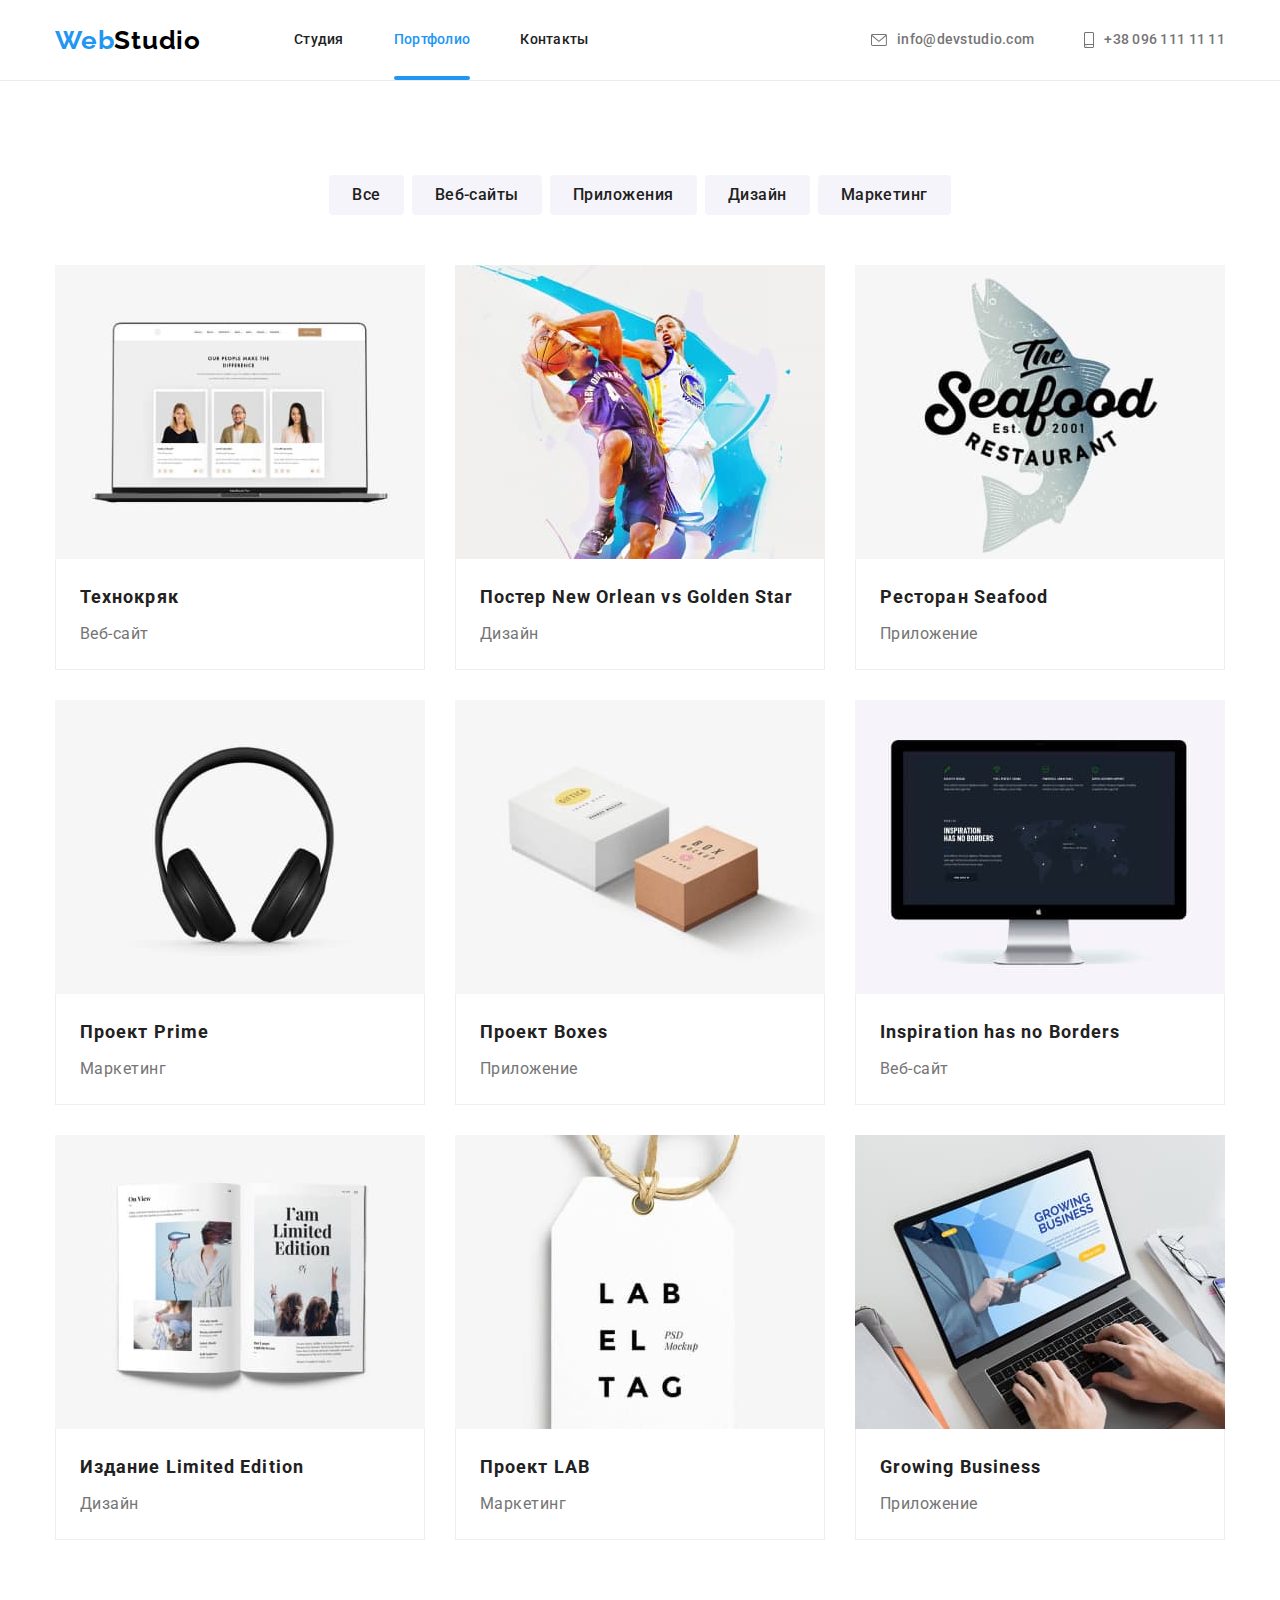
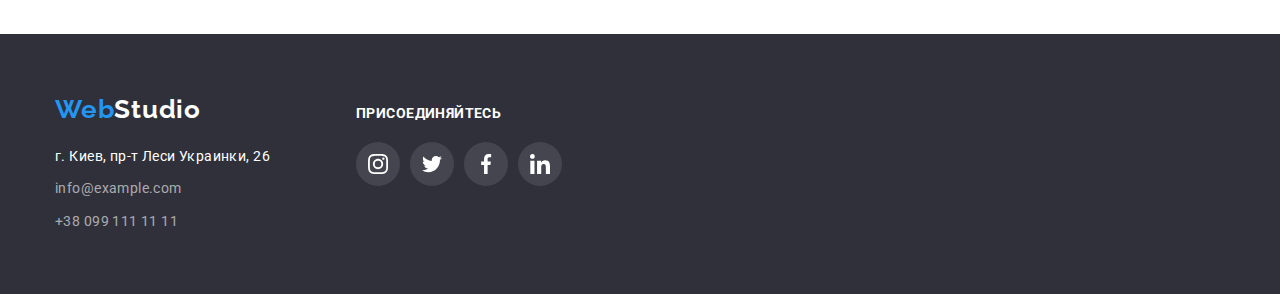
==== portfolio.html @ 32bd5a9e "Добавляет формы в модальном окне и в футере" ====
<!DOCTYPE html>
<html lang="ru">

<head>
    <meta charset="UTF-8">
    <meta http-equiv="X-UA-Compatible" content="IE=edge">
    <meta name="viewport" content="width=device-width, initial-scale=1.0">
    <title>WebStudio</title>
    <link
        href="https://fonts.googleapis.com/css2?family=Raleway:wght@700&family=Roboto:wght@400;500;700;900&display=swap"
        rel="stylesheet" />
    <link rel="stylesheet"
        href="https://cdnjs.cloudflare.com/ajax/libs/modern-normalize/1.1.0/modern-normalize.min.css" />
    <link rel="stylesheet" href="./css/styles.css" />
</head>

<body>
    <!--Шапка сайта-->
    <header class="page-header">
        <div class="container main-nav">
            <nav class="main-nav">
                <a href="" lang="en" class="logo-primary"> <span class="logo-part">Web</span>Studio</a>
                <ul class="site-nav list">
                    <li class="item"><a href="./index.html" class="link">Студия</a></li>
                    <li class="item"><a href="" class="link current">Портфолио</a></li>
                    <li class="item"><a href="" class="link">Контакты</a></li>
                </ul>
            </nav>
            <ul class="contacts list">
                <li class="item">
                    <a href="mailto:info@devstudio.com" class="contacts-primary">
                        <svg class="contact-icon" width="16" height="12">
                            <use href="./images/sprite.svg#icon-envelope"></use>
                        </svg>
                        info@devstudio.com
                    </a>
                </li>
                <li class="item">
                    <a href="tel:+380961111111" class="contacts-primary">
                        <svg class="contact-icon" width="10" height="16">
                            <use href="./images/sprite.svg#icon-smartphone"></use>
                        </svg>
                        +38 096 111 11 11
                    </a>
                </li>
            </ul>
        </div>
    </header>

    <!--Main-->
    <main>
        <!--Проекты-->
        <section class="section">
            <div class="container">
                <h1 class="projects-title visually-hidden">Projects</h1>
                <ul class="button-list list">
                    <li class="item">
                        <button type="button" class="button secondary">Все</button>
                    </li>
                    <li class="item">
                        <button type="button" class="button secondary web-site">Веб-сайты</button>
                    </li>
                    <li class="item">
                        <button type="button" class="button secondary">Приложения</button>
                    </li>
                    <li class="item">
                        <button type="button" class="button secondary">Дизайн</button>
                    </li>
                    <li class="item">
                        <button type="button" class="button secondary">Маркетинг</button>
                    </li>
                </ul>
                <ul class="name-list list">
                    <li class="item">
                        <a href="" class="projects-link">
                            <div class="name-images">
                                <img class="projects-image" src="./images/img1.jpg" width="370" height="294"
                                    alt="Фото двух женщин и одного мужчины">
                                <div class="name-description">
                                    <p class="project-description">Технокряк это современная площадка распространения
                                        коронавируса. Компании используют
                                        эту платформу для цифрового
                                        шпионажа и атак на защищённые сервера конкурентов.</p>
                                </div>
                            </div>
                            <div class="name-padding">
                                <h2 class="name-of-projects">Технокряк</h2>
                                <p class="direction-of-projects">Веб-сайт</p>
                            </div>
                        </a>
                    </li>
                    <li class="item">
                        <a href="" class="projects-link">
                            <div class="name-images">
                                <img class="projects-image" src="./images/img2.jpg" width="370" height="294"
                                    alt="Два баскетболиста с мячом">
                                <p class="project-description">Технокряк это современная площадка распространения
                                    коронавируса. Компании используют
                                    эту платформу для цифрового
                                    шпионажа и атак на защищённые сервера конкурентов.</p>
                            </div>
                            <div class="name-padding">
                                <h2 class="name-of-projects">Постер <span lang="en">New Orlean vs Golden Star</span>
                                </h2>
                                <p class="direction-of-projects">Дизайн</p>
                            </div>
                        </a>
                    </li>
                    <li class="item">
                        <a href="" class="projects-link">
                            <div class="name-images">
                                <img class="projects-image" src="./images/img3.jpg" width="370" height="294"
                                    alt="Логотип ресторана">
                                <p class="project-description">Технокряк это современная площадка распространения
                                    коронавируса. Компании используют
                                    эту платформу для цифрового
                                    шпионажа и атак на защищённые сервера конкурентов.</p>
                            </div>
                            <div class="name-padding">
                                <h2 class="name-of-projects">Ресторан <span lang="en">Seafood</span></h2>
                                <p class="direction-of-projects">Приложение</p>
                            </div>
                        </a>
                    </li>
                    <li class="item">
                        <a href="" class="projects-link">
                            <div class="name-images">
                                <img class="projects-image" src="./images/img4.jpg" width="370" height="294"
                                    alt="Черные наушники">
                                <p class="project-description">Технокряк это современная площадка распространения
                                    коронавируса. Компании используют
                                    эту платформу для цифрового
                                    шпионажа и атак на защищённые сервера конкурентов.</p>
                            </div>
                            <div class="name-padding">
                                <h2 class="name-of-projects">Проект <span lang="en">Prime</span></h2>
                                <p class="direction-of-projects">Маркетинг</p>
                            </div>
                        </a>
                    </li>
                    <li class="item">
                        <a href="" class="projects-link">
                            <div class="name-images">
                                <img class="projects-image" src="./images/img5.jpg" width="370" height="294"
                                    alt="Белая и бежевая коробочки">
                                <p class="project-description">Технокряк это современная площадка распространения
                                    коронавируса. Компании используют
                                    эту платформу для цифрового
                                    шпионажа и атак на защищённые сервера конкурентов.</p>
                            </div>
                            <div class="name-padding">
                                <h2 class="name-of-projects">Проект <span>Boxes</span></h2>
                                <p class="direction-of-projects">Приложение</p>
                            </div>
                        </a>
                    </li>
                    <li class="item">
                        <a href="" class="projects-link">
                            <div class="name-images">
                                <img class="projects-image" src="./images/img6.jpg" width="370" height="294"
                                    alt="Монитор компьютера">
                                <p class="project-description">Технокряк это современная площадка распространения
                                    коронавируса. Компании используют
                                    эту платформу для цифрового
                                    шпионажа и атак на защищённые сервера конкурентов.</p>
                            </div>
                            <div class="name-padding">
                                <h2 class="name-of-projects"> <span lang="en">Inspiration has no Borders</span> </h2>
                                <p class="direction-of-projects">Веб-сайт</p>
                            </div>
                        </a>
                    </li>
                    <li class="item">
                        <a href="" class="projects-link">
                            <div class="name-images">
                                <img class="projects-image" src="./images/img7.jpg" width="370" height="294"
                                    alt="Раскрытая книга">
                                <p class="project-description">Технокряк это современная площадка распространения
                                    коронавируса. Компании используют
                                    эту платформу для цифрового
                                    шпионажа и атак на защищённые сервера конкурентов.</p>
                            </div>
                            <div class="name-padding">
                                <h2 class="name-of-projects">Издание <span lang="en">Limited Edition</span></h2>
                                <p class="direction-of-projects">Дизайн</p>
                            </div>
                        </a>
                    </li>
                    <li class="item">
                        <a href="" class="projects-link">
                            <div class="name-images">
                                <img class="projects-image" src="./images/img8.jpg" width="370" height="294"
                                    alt="Брелок">
                                <p class="project-description">Технокряк это современная площадка распространения
                                    коронавируса. Компании используют
                                    эту платформу для цифрового
                                    шпионажа и атак на защищённые сервера конкурентов.</p>
                            </div>
                            <div class="name-padding">
                                <h2 class="name-of-projects">Проект <span lang="en">LAB</span></h2>
                                <p class="direction-of-projects">Маркетинг</p>
                            </div>
                        </a>
                    </li>
                    <li class="item">
                        <a href="" class="projects-link">
                            <div class="name-images">
                                <img class="projects-image" src="./images/img9.jpg" width="370" height="294"
                                    alt="Ноутбук">
                                <p class="project-description">Технокряк это современная площадка распространения
                                    коронавируса. Компании используют
                                    эту платформу для цифрового
                                    шпионажа и атак на защищённые сервера конкурентов.</p>
                            </div>
                            <div class="name-padding">
                                <h2 class="name-of-projects"> <span lang="en">Growing Business</span></h2>
                                <p class="direction-of-projects">Приложение</p>
                            </div>
                        </a>
                    </li>
                </ul>
            </div>
        </section>
    </main>

    <!--footer-->
    <footer>
        <div class="container footer-block">
            <div class="footer-block-one">
                <a href="" lang="en" class="logo-secondary"><span class="logo-part">Web</span>Studio</a>
                <address class="address">
                    г. Киев, пр-т Леси Украинки, 26
                    <ul class="footer-contacts list">
                        <li class="item"><a href="mailto:info@example.com"
                                class="contacts-secondary">info@example.com</a>
                        </li>
                        <li class="item-item"><a href="tel:+380991111111" class="contacts-secondary">+38 099 111 11
                                11</a>
                        </li>
                    </ul>
                </address>
            </div>
            <div class="footer-block-two">
                <p class="footer-network-call">присоединяйтесь</p>
                <ul class="footer-network-list list">
                    <li class="item">
                        <a href="" class="footer-network-link">
                            <svg class="footer-network-icon" width="20" height="20">
                                <use href="./images/sprite.svg#icon-instagram"></use>
                            </svg>
                        </a>
                    </li>
                    <li class="item">
                        <a href="" class="footer-network-link">
                            <svg class="footer-network-icon" width="20" height="20">
                                <use href="./images/sprite.svg#icon-twitter"></use>
                            </svg>
                        </a>
                    </li>
                    <li class="item">
                        <a href="" class="footer-network-link">
                            <svg class="footer-network-icon" width="20" height="20">
                                <use href="./images/sprite.svg#icon-facebook"></use>
                            </svg>
                        </a>
                    </li>
                    <li class="item">
                        <a href="" class="footer-network-link">
                            <svg class="footer-network-icon" width="20" height="20">
                                <use href="./images/sprite.svg#icon-linkedin"></use>
                            </svg>
                        </a>
                    </li>
                </ul>
            </div>

        </div>
    </footer>
</body>

</html>
---- css/styles.css ----
/*шрифт лого font-family: Raleway 700;*/
/* основной шрифт font-family: Roboto 400,500,700,900,;*/
:root {
  --logo-color: #000000;
  --accent-color: #2196f3;
  --title-text-color: #212121;
  --primary-text-color: #757575;
  --primary-white-color: #ffffff;
  --contacts-color: rgba(255, 255, 255, 0.6);
  --primary-background-color: #2f303a;
  --secondary-background-color: #f5f4fa;
  --accent-hero-color: #188ce8;
  --border-color: #ececec;
  --secondary-border-color: #eeeeee;
  --icon-color: #afb1b8;
  --icon-footer-color: rgba(255, 255, 255, 0.1);
  --performance-title-background-color: rgba(47, 48, 58, 0.8);
  --timing-function: cubic-bezier(0.4, 0, 0.2, 1);
  --name-description-background-color: rgba(33, 150, 243, 0.9);
  --overlay-background-color: rgba(0, 0, 0, 0.2);
  --close-color: rgba(0, 0, 0, 0.1);
  --modal-border-color: rgba(33, 33, 33, 0.2);
  --placeholder-color: rgba(117, 117, 117, 0.5);
}
.visually-hidden {
  position: absolute;
  width: 1px;
  height: 1px;
  margin: -1px;
  border: 0;
  padding: 0;

  white-space: nowrap;
  clip-path: inset(100%);
  clip: rect(0 0 0 0);
  overflow: hidden;
}
body {
  background-color: var(--primary-white-color);
  color: var(--primary-text-color);
  font-family: Roboto, sans-serif;
}
a {
  text-decoration: none;
}

h1,
h2,
h3,
ul,
p {
  margin-top: 0;
  margin-bottom: 0;
}
/*container*/

.container {
  margin-left: auto;
  margin-right: auto;
  width: 1200px;
  padding-left: 15px;
  padding-right: 15px;
}
.list {
  list-style: none;
  margin: 0;
  padding: 0;
}
.page-header {
  border-bottom: 1px solid var(--border-color);
}
.logo-primary {
  color: var(--logo-color);

  font-family: Raleway, sans-serif;
  font-weight: 700;
  font-size: 26px;
  line-height: 1.19;
  letter-spacing: 0.03em;
}
.logo-part {
  color: var(--accent-color);
}
.main-nav {
  display: flex;
  align-items: center;
}

/* Site nav */
.site-nav {
  display: flex;
  margin-left: 93px;
}

.site-nav .item:not(:last-child) {
  margin-right: 50px;
}
.site-nav .link {
  display: block;

  position: relative;

  padding-top: 32px;
  padding-bottom: 32px;
  color: var(--title-text-color);

  font-weight: 500;
  font-size: 14px;
  line-height: 1.14;
  letter-spacing: 0.02em;

  transition: color 250ms var(--timing-function);
}
.site-nav .link:hover,
.site-nav .link:focus {
  color: var(--accent-color);
}
.site-nav .link.current {
  color: var(--accent-color);
}
.site-nav .link:after {
  position: absolute;
  left: 0;
  bottom: 0;
  content: "";
  display: block;
  width: 100%;
  height: 4px;

  background-color: var(--accent-color);
  border-radius: 2px;

  opacity: 0;
}
.site-nav .link.current:after {
  opacity: 1;
}

/*contacts*/
.contacts {
  display: flex;
  margin-left: auto;
}
.contacts .item + .item {
  margin-left: 50px;
}
.contacts .contacts-primary {
  display: flex;
  color: var(--primary-text-color);

  font-weight: 500;
  font-size: 14px;
  line-height: 1.14;
  letter-spacing: 0.02em;
  align-items: center;

  transition: color 250ms var(--timing-function);
}

.contacts .contacts-primary:hover,
.contacts .contacts-primary:focus {
  color: var(--accent-color);
}
.contact-icon {
  margin-right: 10px;
  fill: currentColor;
}

/* Hero */
.hero {
  background-color: var(--primary-background-color);
  text-align: center;
  padding-top: 200px;
  padding-bottom: 200px;
  margin-left: auto;
  margin-right: auto;
  background-image: linear-gradient(
      rgba(47, 48, 58, 0.4),
      rgba(47, 48, 58, 0.4)
    ),
    url(../images/hero.jpg);
  max-width: 1600px;
  background-position: center;
  background-repeat: no-repeat;
}

.hero-title {
  max-width: 696px;
  margin-top: 0;
  margin-bottom: 30px;
  margin-left: auto;
  margin-right: auto;

  color: var(--primary-white-color);

  font-weight: 900;
  font-size: 44px;
  line-height: 1.36;
  text-align: center;
  letter-spacing: 0.06em;
  text-transform: uppercase;
}
.button {
  display: inline-block;
  border: 1px solid transparent;
  border-radius: 4px;
  font-family: Roboto, sans-serif;
  cursor: pointer;
  text-decoration: none;
  text-align: center;
}
.button.primary {
  background-color: var(--accent-color);
  color: var(--primary-white-color);

  min-width: 200px;

  padding: 10px 32px;
  font-weight: 700;
  font-size: 16px;
  line-height: 1.87;
  letter-spacing: 0.06em;

  transition: background-color 250ms var(--timing-function);
}
.button.primary:hover,
.button.primary:focus {
  background-color: var(--accent-hero-color);
}

/*Модальное окно*/
.backdrop {
  position: fixed;
  top: 0;
  left: 0;
  width: 100%;
  height: 100%;
  background-color: var(--close-color);
  opacity: 1;
  transition: opacity 250ms var(--timing-function);
  z-index: 20;
}
.backdrop.is-hidden {
  opacity: 0;
  pointer-events: none;
}
.backdrop.is-hidden .modal {
  transform: translate(-50%, -50%) scale(0.9);
}

.modal {
  position: absolute;
  top: 50%;
  left: 50%;
  transform: translate(-50%, -50%) scale(1);

  transition: transform 250ms var(--timing-function);

  width: 528px;
  height: 581px;
  padding: 40px;

  background-color: var(--primary-white-color);
  box-shadow: 0px 1px 3px rgba(0, 0, 0, 0.12), 0px 1px 1px rgba(0, 0, 0, 0.14),
    0px 2px 1px rgba(0, 0, 0, 0.2);
  border-radius: 4px;
}
.close {
  position: absolute;
  width: 30px;
  height: 30px;
  top: 8px;
  right: 8px;
  display: flex;
  justify-content: center;
  align-items: center;
  cursor: pointer;
  background-color: var(--primary-white-color);

  border: 1px solid var(--close-color);
  border-radius: 50%;
  transition: color 250ms var(--timing-function);
}
.close:hover {
  color: var(--accent-color);
}
.close-icon {
  fill: currentColor;
}
/*Форма*/
.modal-title {
  margin-bottom: 12px;

  color: var(--title-text-color);
  font-weight: 700;
  font-size: 20px;
  line-height: 1.15;
  text-align: center;
  letter-spacing: 0.03em;
}
.modal-form {
  width: 100%;
  height: 100%;
}
.modal-block {
  position: relative;
  display: flex;
  flex-direction: column;
  justify-content: start;

  margin-bottom: 10px;
}
.modal-block label {
  margin-bottom: 4px;
  text-align: start;
  font-weight: 400;
  font-size: 12px;
  line-height: 1.17;
  letter-spacing: 0.01em;
}
.modal-block input {
  margin: 0;
  padding: 11px 12px;
  border: 1px solid var(--modal-border-color);
  border-radius: 4px;
  padding-left: 42px;
  transition: border 250ms var(--timing-function);
}
.modal-icon {
  position: absolute;
  left: 12px;
  top: 50%;
  transition: fill 250ms var(--timing-function);
}
.modal-block input:focus {
  outline: none;
  border: 1px solid var(--accent-color);
}

.modal-block input:focus + .modal-icon {
  fill: var(--accent-color);
}
textarea {
  width: 448px;
  height: 120px;
  resize: none;
}
.modal-comment {
  display: flex;
  flex-direction: column;
  justify-content: start;
  margin-bottom: 20px;
}
.modal-comment label {
  margin-bottom: 4px;

  text-align: start;
  font-weight: 400;
  font-size: 12px;
  line-height: 1.17;
  letter-spacing: 0.01em;
}
.modal-comment textarea {
  padding: 12px 16px;
  border: 1px solid var(--modal-border-color);
  border-radius: 4px;
  transition: border 250ms var(--timing-function);
}
.modal-comment textarea:focus {
  outline: none;
  border: 1px solid var(--accent-color);
}
.modal-comment textarea::placeholder {
  font-weight: normal;
  font-size: 12px;
  line-height: 1.17;
  letter-spacing: 0.01em;

  color: var(--placeholder-color);
  outline: none;
}

.modal-consent {
  display: flex;
  justify-content: center;
  margin-bottom: 30px;
}
.checkbox {
  position: absolute;
  width: 1px;
  height: 1px;
  margin: -1px;
  border: 0;
  padding: 0;
}
.modal-consent label {
  display: flex;
  align-items: center;
  font-weight: 400;
  font-size: 14px;
  line-height: 1.71;
  letter-spacing: 0.03em;
}
.modal-consent-icon {
  display: inline-block;
  margin-right: 8px;
  width: 16px;
  height: 15px;
  border: 2px solid var(--title-text-color);

  border-radius: 2px;
  transition: border 250ms var(--timing-function),
    background-image 250ms var(--timing-function),
    background-color 250ms var(--timing-function);
}

.checkbox:checked + .modal-consent-icon {
  border: var(--accent-color);
  background-image: url(../images/icon-check.svg);
  background-color: var(--accent-color);
  background-repeat: no-repeat;
  background-position: center;
}

.modal-consent-link {
  display: block;
  margin-left: 5px;
  text-decoration: underline;
  color: var(--accent-color);
}
.button.fourth {
  min-width: 200px;
  padding: 10px 56px;

  color: var(--primary-white-color);
  background: var(--accent-color);

  font-weight: 700;
  font-size: 16px;
  line-height: 1.87;

  letter-spacing: 0.06em;
  box-shadow: 0px 4px 4px rgba(0, 0, 0, 0.15);
  border-radius: 4px;

  transition: background-color 250ms var(--timing-function);
}
.button.fourth:hover,
.button.fourth:focus {
  background-color: var(--accent-hero-color);
}
/*Преимущества*/
.title {
  color: var(--title-text-color);

  margin-bottom: 50px;

  font-weight: 700;
  font-size: 36px;
  line-height: 1.17;
  text-align: center;
  letter-spacing: 0.03em;
}

.section {
  padding-top: 94px;
  padding-bottom: 94px;
}
.advantage-list {
  display: flex;
}
.advantage-title {
  color: var(--title-text-color);

  margin-bottom: 10px;

  font-weight: 700;
  font-size: 14px;
  line-height: 1.14;
  letter-spacing: 0.03em;
  text-transform: uppercase;
}

.advantage-list .item:not(:last-child) {
  margin-right: 30px;
}

.advantage-svg {
  display: flex;
  width: 270px;
  height: 120px;
  justify-content: center;
  align-items: center;
  margin-bottom: 30px;
  border-radius: 4px;

  background-color: var(--secondary-background-color);
}
.advantage-description {
  font-weight: 400;
  font-size: 14px;
  line-height: 1.71;
  letter-spacing: 0.03em;
}

/*Чем мы занимаемся*/
.performance {
  padding-top: 0;
}

.performance-list {
  display: flex;
  position: relative;
}
.performance-list .item {
  width: 370px;
}
.performance-list .item:not(:last-child) {
  margin-right: 30px;
}
.performance-image {
  display: block;
}
.performance-link {
  position: absolute;

  width: 370px;
  height: 70px;
  bottom: 0;

  background-color: var(--performance-title-background-color);
}
.performance-title {
  color: var(--primary-white-color);

  padding-top: 27px;
  padding-bottom: 27px;

  font-weight: 700;
  font-size: 14px;
  line-height: 1.14;
  text-align: center;
  letter-spacing: 0.03em;
  text-transform: uppercase;
  align-items: center;
}
/*Наша команда*/
.team {
  background-color: var(--secondary-background-color);
}
.team-list {
  display: flex;
}
.team-list .item {
  width: 270px;
  background-color: var(--primary-white-color);
  text-align: center;
  box-shadow: 0px 1px 3px rgba(0, 0, 0, 0.12), 0px 1px 1px rgba(0, 0, 0, 0.14),
    0px 2px 1px rgba(0, 0, 0, 0.2);
  border-radius: 0px 0px 4px 4px;
}
.team-list .item:not(:last-child) {
  margin-right: 30px;
}

.team-padding {
  padding: 30px 32px 30px 32px;
}
.team-list-image {
  display: block;
}
.team-member {
  color: var(--title-text-color);
  margin-bottom: 10px;

  font-weight: 500;
  font-size: 16px;
  line-height: 1.19;
  letter-spacing: 0.03em;
}
.profession {
  font-weight: 400;
  font-size: 16px;
  line-height: 1.19;
  letter-spacing: 0.03em;
}
.social-network-list {
  display: flex;
  margin-top: 16px;
}
.social-network-list .item {
  box-shadow: none;
}

.social-network-list .item:not(:last-child) {
  margin-right: 10px;
}
.social-network-link {
  width: 44px;
  height: 44px;
  border-radius: 50%;
  display: flex;
  align-items: center;
  justify-content: center;
  color: var(--icon-color);

  transition: color 250ms var(--timing-function),
    background-color 250ms var(--timing-function);
}

.social-network-link:hover {
  background-color: var(--accent-color);
  color: var(--primary-white-color);
}
.social-network-icon {
  fill: currentColor;
}

/*Постоянные клиенты*/
.clients-list {
  display: flex;
}

.clients-list .item:not(:last-child) {
  margin-right: 30px;
}
.client-link {
  display: flex;
  width: 170px;
  height: 92px;
  color: var(--icon-color);
  border: 1px solid var(--icon-color);
  border-radius: 4px;
  align-items: center;
  justify-content: center;

  transition: color 250ms var(--timing-function),
    border 250ms var(--timing-function);
}
.client-link:hover,
.client-link:focus {
  color: var(--accent-color);
  border: 1px solid var(--accent-color);
  border-radius: 4px;
}
.client-icon {
  fill: currentColor;
}

/*footer*/

footer {
  display: flex;
  background-color: var(--primary-background-color);
  padding-top: 60px;
  padding-bottom: 60px;
}
.footer-block {
  display: flex;
  align-items: baseline;
}
.footer-block-one {
  width: 231px;
  margin-right: 70px;
}
.logo-secondary {
  display: inline-block;
  color: var(--primary-white-color);

  margin-bottom: 20px;
  font-family: Raleway, sans-serif;
  font-weight: 700;
  font-size: 26px;
  line-height: 1.19;
  letter-spacing: 0.03em;
}
.address {
  color: var(--primary-white-color);
  font-style: normal;
  font-weight: 400;
  font-size: 14px;
  line-height: 1.71;
  letter-spacing: 0.03em;
}
.footer-contacts {
  margin-top: 9px;
}
.footer-contacts .item-item {
  margin-top: 9px;
}
.footer-contacts .contacts-secondary {
  color: var(--contacts-color);
  transition: color 250ms var(--timing-function);
}

.footer-contacts .contacts-secondary:hover,
.footer-contacts .contacts-secondary:focus {
  color: var(--accent-color);
}
.footer-block-two {
  width: 206px;
}
.footer-network-call {
  margin-bottom: 20px;
  color: var(--primary-white-color);

  font-weight: 700;
  font-size: 14px;
  line-height: 1.14;
  letter-spacing: 0.03em;
  text-transform: uppercase;
}
.footer-network-list {
  display: flex;
}
.footer-network-list .item:not(:last-child) {
  margin-right: 10px;
}
.footer-network-link {
  display: flex;
  width: 44px;
  height: 44px;
  color: var(--primary-white-color);
  background-color: var(--icon-footer-color);
  border-radius: 50%;
  justify-content: center;
  align-items: center;

  transition: background-color 250ms var(--timing-function);
}
.footer-network-link:hover {
  background-color: var(--accent-color);
}
.footer-network-icon {
  fill: currentColor;
}
.footer-block-three {
  width: 570px;
  margin-left: 93px;
}
.sub-field {
  display: flex;
}
.sub-field input {
  width: 358px;
  padding: 15px 16px;

  font-weight: 400;
  font-size: 16px;
  line-height: 1.25;

  display: flex;
  align-items: center;
  letter-spacing: 0.03em;
  color: var(--contacts-color);
  background-color: transparent;
  border: 1px solid rgba(255, 255, 255, 0.3);
  filter: drop-shadow(0px 4px 4px rgba(0, 0, 0, 0.15));
  border-radius: 4px;
  transition: color 250ms var(--timing-function);
}
.sub-field input:focus {
  color: white;
  outline: none;
}
.sub-field input::placeholder {
  font-weight: 400;
  font-size: 16px;
  line-height: 1.25;
  letter-spacing: 0.03em;

  color: var(--contacts-color);
}
.button.third {
  display: flex;
  align-items: center;
  text-align: center;
  margin-left: 12px;

  background-color: var(--accent-color);
  color: var(--primary-white-color);
  min-width: 200px;
  padding: 10px 28px;
  font-weight: 700;
  font-size: 16px;
  line-height: 1.87;

  letter-spacing: 0.06em;
  box-shadow: 0px 4px 4px rgba(0, 0, 0, 0.15);
  transition: background-color 250ms var(--timing-function);
}
.sub-icon {
  fill: currentColor;
  margin-left: 10px;
}
button.third:hover,
button.third:focus {
  background-color: var(--accent-hero-color);
}
/*Портфолио*/
/*Проекты*/
.button-list {
  display: flex;
  margin-bottom: 50px;
  justify-content: center;
}

.button-list .item + .item {
  margin-left: 8px;
}

.button.secondary {
  background-color: var(--secondary-background-color);
  color: var(--title-text-color);
  white-space: nowrap;
  padding: 6px 22px;

  font-weight: 500;
  font-size: 16px;
  line-height: 1.62;
  letter-spacing: 0.03em;

  transition: color 250ms var(--timing-function),
    background-color 250ms var(--timing-function),
    box-shadow 250ms var(--timing-function);
}
.button.secondary:hover,
.button.secondary:focus {
  color: var(--primary-white-color);
  background-color: var(--accent-color);
  box-shadow: 0px 3px 1px rgba(0, 0, 0, 0.1), 0px 1px 2px rgba(0, 0, 0, 0.08),
    0px 2px 2px rgba(0, 0, 0, 0.12);
}

.name-list {
  display: flex;
  flex-wrap: wrap;
}
.name-list .item {
  width: 370px;
}
.name-list .item:not(:nth-child(3n)) {
  margin-right: 30px;
}
.name-list .item:not(:nth-last-child(-n + 3)) {
  margin-bottom: 30px;
}
.projects-image {
  display: block;
}
.name-of-projects {
  color: var(--title-text-color);

  margin-bottom: 4px;

  font-weight: 700;
  font-size: 18px;
  line-height: 2;
  letter-spacing: 0.06em;
}
.direction-of-projects {
  color: var(--primary-text-color);

  font-weight: 400;
  font-size: 16px;
  line-height: 1.87;
  letter-spacing: 0.03em;
}
.name-padding {
  padding: 20px 24px;
  border: 1px solid var(--secondary-border-color);
  border-top: none;
}
.projects-link {
  display: block;

  transition: box-shadow 250ms var(--timing-function);
}
.projects-link:hover,
.projects-link:focus {
  box-shadow: 0px 1px 1px rgba(0, 0, 0, 0.12), 0px 4px 4px rgba(0, 0, 0, 0.06),
    1px 4px 6px rgba(0, 0, 0, 0.16);
}

.name-images {
  position: relative;
  overflow: hidden;
}
.name-images:before {
  content: "";
  position: absolute;
  display: block;
  width: 100%;
  height: 100%;
  background-color: var(--name-description-background-color);
  /*opacity: 0;*/
  transition: transform 250ms var(--timing-function);
  transform: translatey(100%);
}

.projects-link:hover .name-images:before,
.projects-link:focus .name-images:before {
  /*opacity: 1;*/
  transform: translatey(0);
}
.project-description {
  position: absolute;
  top: 50%;
  left: 50%;
  transform: translate(-50%, -50%);
  display: block;
  width: 322px;
  color: var(--primary-white-color);
  font-weight: 400;
  font-size: 18px;
  line-height: 1.56;
  letter-spacing: 0.03em;
  opacity: 0;
  transition: opacity 250ms var(--timing-function);
}
.projects-link:hover .project-description,
.projects-link:focus .project-description {
  opacity: 1;
}
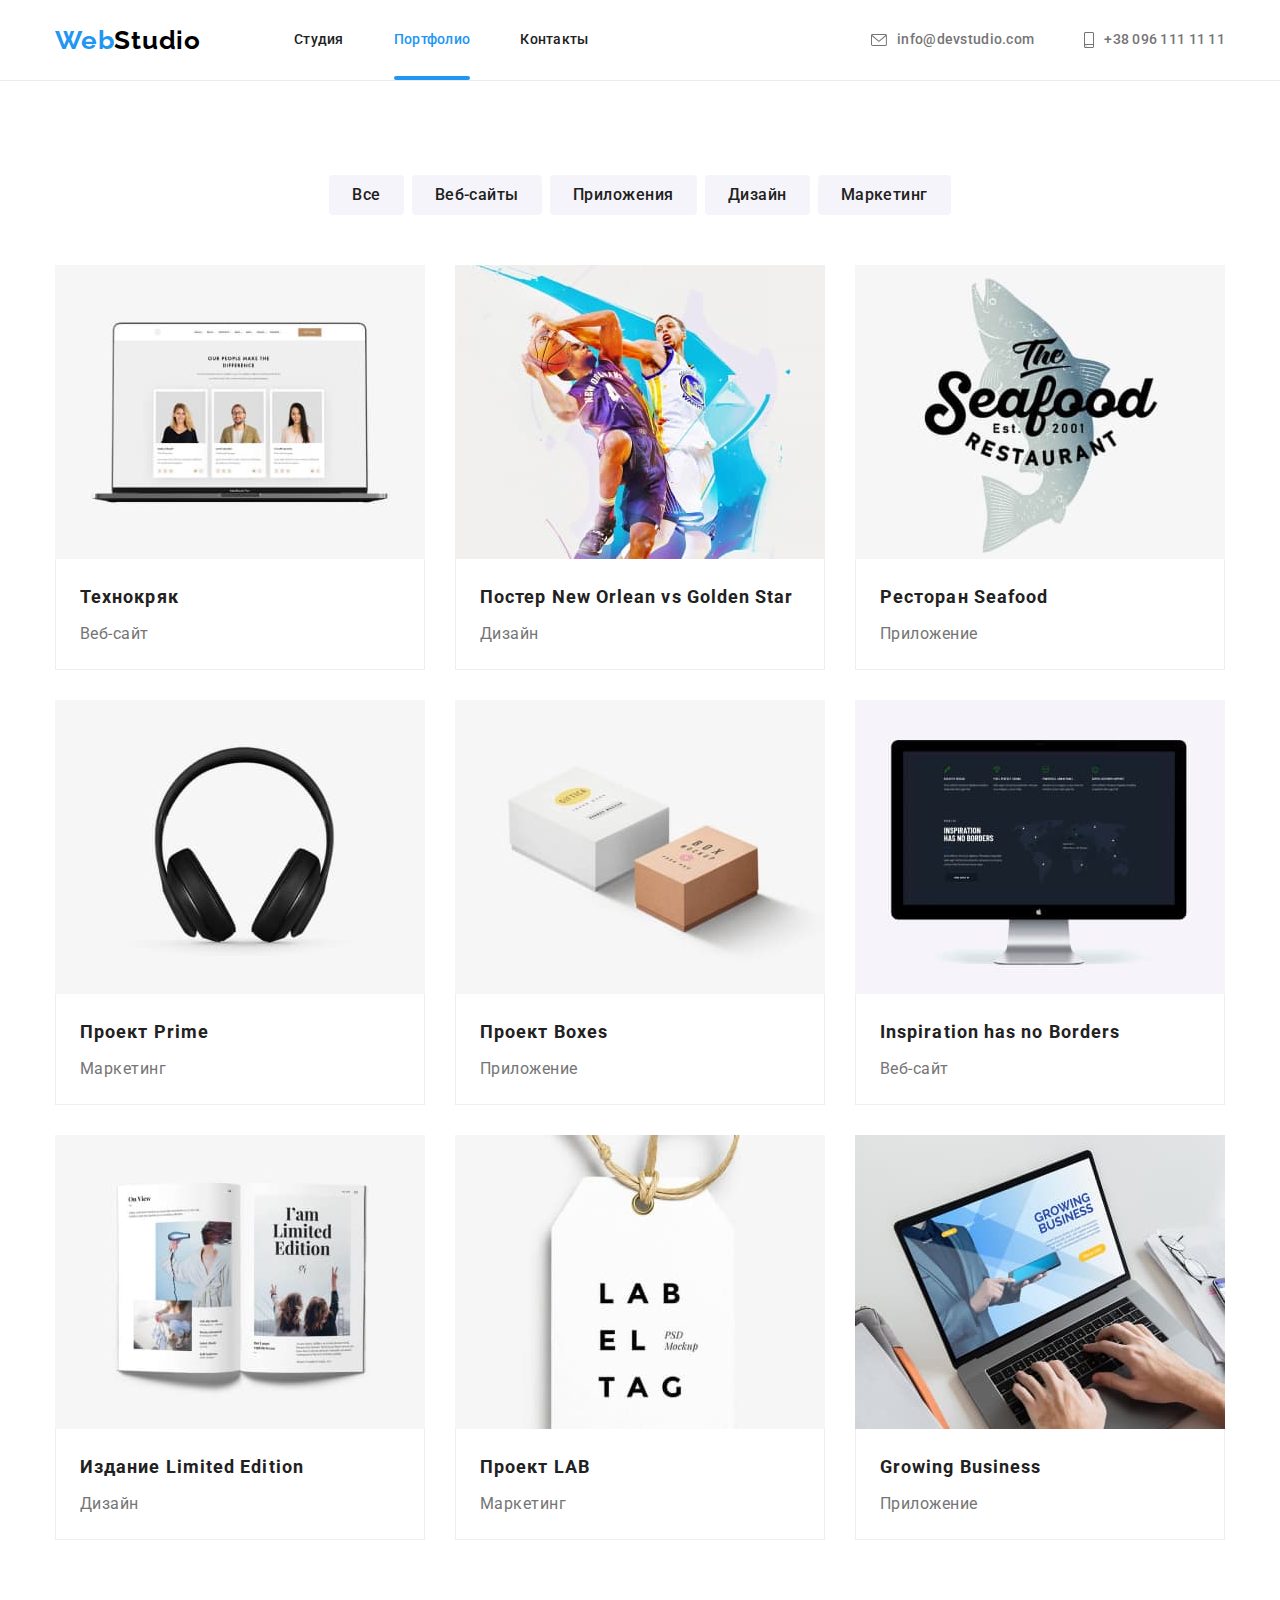
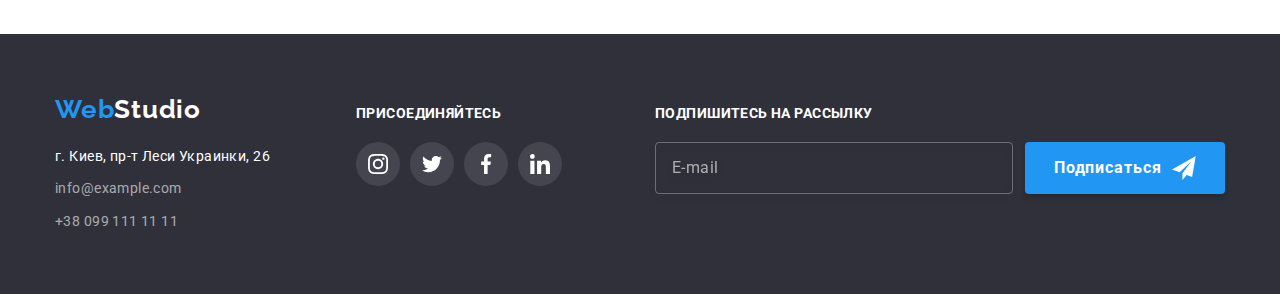
==== commit 71127cb8: "Исправляет ошибки" ====
--- a/portfolio.html
+++ b/portfolio.html
@@ -223,59 +223,72 @@
         </section>
     </main>
 
-    <!--footer-->
-    <footer>
-        <div class="container footer-block">
-            <div class="footer-block-one">
-                <a href="" lang="en" class="logo-secondary"><span class="logo-part">Web</span>Studio</a>
-                <address class="address">
-                    г. Киев, пр-т Леси Украинки, 26
-                    <ul class="footer-contacts list">
-                        <li class="item"><a href="mailto:info@example.com"
-                                class="contacts-secondary">info@example.com</a>
-                        </li>
-                        <li class="item-item"><a href="tel:+380991111111" class="contacts-secondary">+38 099 111 11
-                                11</a>
-                        </li>
-                    </ul>
-                </address>
-            </div>
-            <div class="footer-block-two">
-                <p class="footer-network-call">присоединяйтесь</p>
-                <ul class="footer-network-list list">
-                    <li class="item">
-                        <a href="" class="footer-network-link">
-                            <svg class="footer-network-icon" width="20" height="20">
-                                <use href="./images/sprite.svg#icon-instagram"></use>
-                            </svg>
-                        </a>
-                    </li>
-                    <li class="item">
-                        <a href="" class="footer-network-link">
-                            <svg class="footer-network-icon" width="20" height="20">
-                                <use href="./images/sprite.svg#icon-twitter"></use>
-                            </svg>
-                        </a>
-                    </li>
-                    <li class="item">
-                        <a href="" class="footer-network-link">
-                            <svg class="footer-network-icon" width="20" height="20">
-                                <use href="./images/sprite.svg#icon-facebook"></use>
-                            </svg>
-                        </a>
-                    </li>
-                    <li class="item">
-                        <a href="" class="footer-network-link">
-                            <svg class="footer-network-icon" width="20" height="20">
-                                <use href="./images/sprite.svg#icon-linkedin"></use>
-                            </svg>
-                        </a>
-                    </li>
-                </ul>
-            </div>
-
-        </div>
-    </footer>
+<!--footer-->
+<footer>
+    <div class="container footer-block">
+        <div class="footer-block-one">
+            <a href="" lang="en" class="logo-secondary"><span class="logo-part">Web</span>Studio</a>
+            <address class="address">
+                г. Киев, пр-т Леси Украинки, 26
+                <ul class="footer-contacts list">
+                    <li class="item"><a href="mailto:info@example.com" class="contacts-secondary">info@example.com</a>
+                    </li>
+                    <li class="item-item"><a href="tel:+380991111111" class="contacts-secondary">+38 099 111 11
+                            11</a></li>
+                </ul>
+            </address>
+        </div>
+        <div class="footer-block-two">
+            <p class="footer-network-call">присоединяйтесь</p>
+            <ul class="footer-network-list list">
+                <li class="item">
+                    <a href="" class="footer-network-link">
+                        <svg class="footer-network-icon" width="20" height="20">
+                            <use href="./images/sprite.svg#icon-instagram"></use>
+                        </svg>
+                    </a>
+                </li>
+                <li class="item">
+                    <a href="" class="footer-network-link">
+                        <svg class="footer-network-icon" width="20" height="20">
+                            <use href="./images/sprite.svg#icon-twitter"></use>
+                        </svg>
+                    </a>
+                </li>
+                <li class="item">
+                    <a href="" class="footer-network-link">
+                        <svg class="footer-network-icon" width="20" height="20">
+                            <use href="./images/sprite.svg#icon-facebook"></use>
+                        </svg>
+                    </a>
+                </li>
+                <li class="item">
+                    <a href="" class="footer-network-link">
+                        <svg class="footer-network-icon" width="20" height="20">
+                            <use href="./images/sprite.svg#icon-linkedin"></use>
+                        </svg>
+                    </a>
+                </li>
+            </ul>
+        </div>
+        <div class="footer-block-three">
+            <p class="footer-network-call">Подпишитесь на рассылку</p>
+            <form action="#" class="sub-form">
+                <div class="sub-field">
+                    <label for="email"></label>
+                    <input type="email" name="mail" id="email" placeholder="E-mail">
+                    <button class="button third" type="submit">Подписаться
+                        <svg class="sub-icon" width="24" height="24">
+                            <use href="./images/sprite.svg#icon-send"></use>
+                        </svg>
+                    </button>
+                </div>
+            </form>
+
+        </div>
+
+    </div>
+</footer>
 </body>
 
 </html>